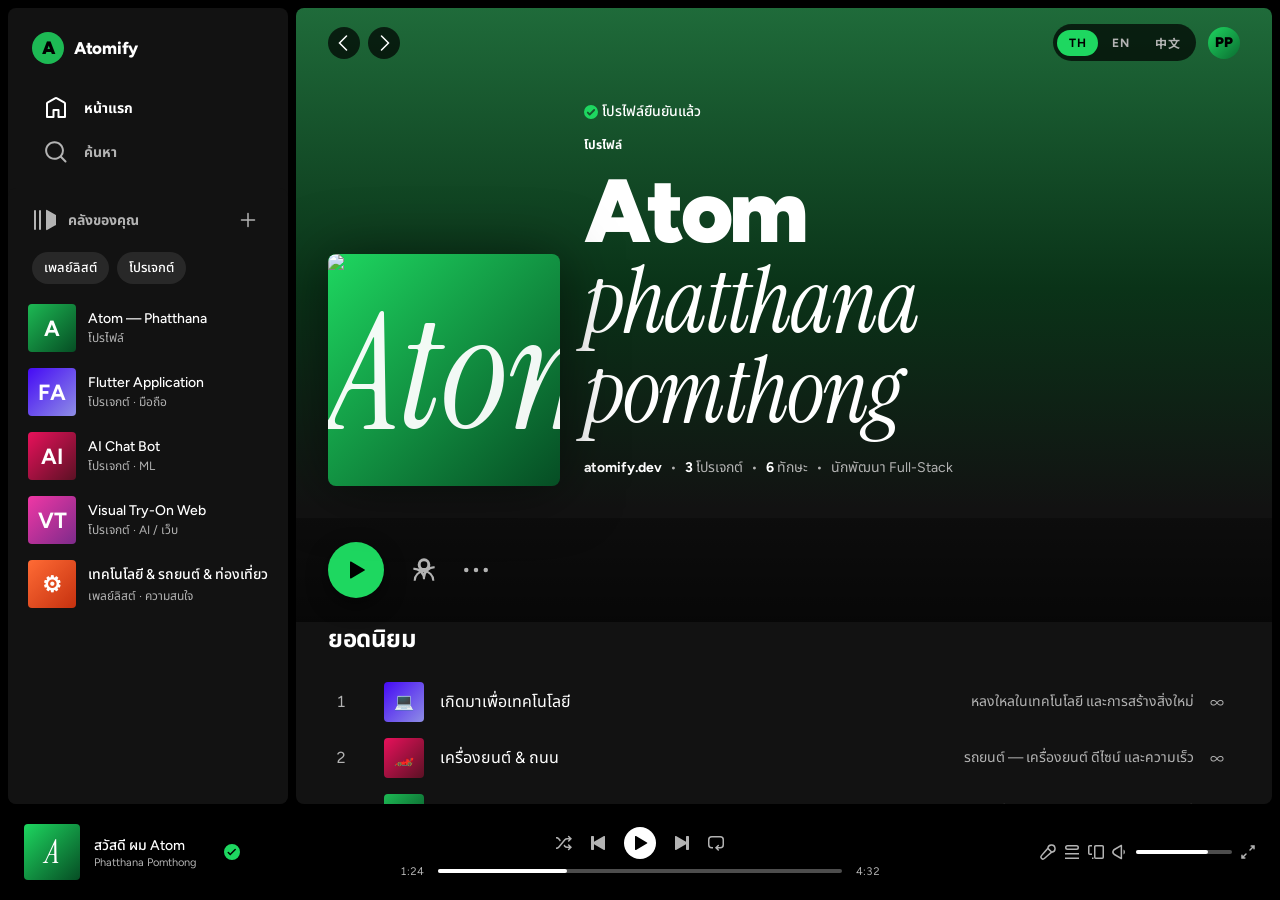
==== _spotify-v1/index.html @ 7342825c "Rebuild Atomify in the OATOH! style with liquid glass controls Hero words around a photo capsule, wo" ====
<!DOCTYPE html>
<html lang="th">
<head>
<meta charset="UTF-8" />
<meta name="viewport" content="width=device-width, initial-scale=1.0" />
<title>Atom — Phatthana Pomthong</title>
<link rel="preconnect" href="https://fonts.googleapis.com">
<link rel="preconnect" href="https://fonts.gstatic.com" crossorigin>
<link href="https://fonts.googleapis.com/css2?family=Figtree:wght@400;500;600;700;800;900&family=Instrument+Serif:ital@0;1&family=Noto+Sans+SC:wght@400;500;700;900&family=Noto+Sans+Thai:wght@400;500;700;900&display=swap" rel="stylesheet">
<link rel="stylesheet" href="css/style.css">
</head>
<body>

<!-- ============ SIDEBAR ============ -->
<aside class="sidebar">
  <div class="sidebar-top">
    <div class="logo">
      <div class="logo-circle">A</div>
      <div class="logo-text">Atomify</div>
    </div>
    <ul class="nav-list">
      <li class="nav-item active">
        <svg viewBox="0 0 24 24" fill="currentColor"><path d="M12.5 3.247a1 1 0 0 0-1 0L4 7.577V20h4.5v-6a1 1 0 0 1 1-1h5a1 1 0 0 1 1 1v6H20V7.577l-7.5-4.33zm-2-1.732a3 3 0 0 1 3 0l7.5 4.33a2 2 0 0 1 1 1.732V21a1 1 0 0 1-1 1h-6.5a1 1 0 0 1-1-1v-6h-3v6a1 1 0 0 1-1 1H3a1 1 0 0 1-1-1V7.577a2 2 0 0 1 1-1.732l7.5-4.33z"/></svg>
        <span data-i18n="nav_home">Home</span>
      </li>
      <li class="nav-item">
        <svg viewBox="0 0 24 24" fill="currentColor"><path d="M10.533 1.279c-5.18 0-9.407 4.14-9.407 9.279s4.226 9.279 9.407 9.279c2.234 0 4.29-.77 5.907-2.058l4.353 4.353a1 1 0 1 0 1.414-1.414l-4.344-4.344a9.157 9.157 0 0 0 2.077-5.816c0-5.14-4.226-9.28-9.407-9.28zm-7.407 9.279c0-4.006 3.302-7.28 7.407-7.28s7.407 3.274 7.407 7.28-3.302 7.279-7.407 7.279-7.407-3.273-7.407-7.28z"/></svg>
        <span data-i18n="nav_search">Search</span>
      </li>
    </ul>
  </div>

  <div class="sidebar-library">
    <div class="library-header">
      <div class="library-title">
        <svg width="24" height="24" viewBox="0 0 24 24" fill="currentColor"><path d="M3 22a1 1 0 0 1-1-1V3a1 1 0 0 1 2 0v18a1 1 0 0 1-1 1zM15.5 2.134A1 1 0 0 0 14 3v18a1 1 0 0 0 1.5.866l7-4.04 1-.535A2 2 0 0 0 24.5 15.5v-7a2 2 0 0 0-1-1.79l-8-4.576zM8 2a1 1 0 0 0-1 1v18a1 1 0 1 0 2 0V3a1 1 0 0 0-1-1z"/></svg>
        <span data-i18n="your_library">Your Library</span>
      </div>
      <div class="library-plus" title="Create">
        <svg width="16" height="16" viewBox="0 0 16 16" fill="currentColor"><path d="M15.25 8a.75.75 0 0 1-.75.75H8.75v5.75a.75.75 0 0 1-1.5 0V8.75H1.5a.75.75 0 0 1 0-1.5h5.75V1.5a.75.75 0 0 1 1.5 0v5.75h5.75a.75.75 0 0 1 .75.75z"/></svg>
      </div>
    </div>
    <div class="library-chips">
      <button class="chip" data-i18n="chip_playlists">Playlists</button>
      <button class="chip" data-i18n="chip_projects">Projects</button>
    </div>
    <div class="library-items">
      <div class="lib-item">
        <div class="lib-cover cover-2">A</div>
        <div class="lib-info">
          <span class="lib-name">Atom — Phatthana</span>
          <span class="lib-sub" data-i18n="lib_profile">Profile</span>
        </div>
      </div>
      <div class="lib-item">
        <div class="lib-cover cover-1">FA</div>
        <div class="lib-info">
          <span class="lib-name">Flutter Application</span>
          <span class="lib-sub" data-i18n="lib_mobile">Project · Mobile</span>
        </div>
      </div>
      <div class="lib-item">
        <div class="lib-cover cover-3">AI</div>
        <div class="lib-info">
          <span class="lib-name">AI Chat Bot</span>
          <span class="lib-sub" data-i18n="lib_ml">Project · ML</span>
        </div>
      </div>
      <div class="lib-item">
        <div class="lib-cover cover-4">VT</div>
        <div class="lib-info">
          <span class="lib-name">Visual Try-On Web</span>
          <span class="lib-sub" data-i18n="lib_aiweb">Project · AI / Web</span>
        </div>
      </div>
      <div class="lib-item">
        <div class="lib-cover cover-5">⚙</div>
        <div class="lib-info">
          <span class="lib-name" data-i18n="lib_interests_name">Tech & Cars & Travel</span>
          <span class="lib-sub" data-i18n="lib_interests_sub">Playlist · Interests</span>
        </div>
      </div>
    </div>
  </div>
</aside>

<!-- ============ MAIN ============ -->
<main class="main" id="main">
  <div class="topbar" id="topbar">
    <div class="nav-arrows">
      <button class="arrow" aria-label="back">
        <svg width="16" height="16" viewBox="0 0 16 16" fill="currentColor"><path d="M11.03.47a.75.75 0 0 1 0 1.06L4.56 8l6.47 6.47a.75.75 0 1 1-1.06 1.06L2.44 8 9.97.47a.75.75 0 0 1 1.06 0z"/></svg>
      </button>
      <button class="arrow" aria-label="forward">
        <svg width="16" height="16" viewBox="0 0 16 16" fill="currentColor"><path d="M4.97.47a.75.75 0 0 0 0 1.06L11.44 8l-6.47 6.47a.75.75 0 0 0 1.06 1.06L13.56 8 6.03.47a.75.75 0 0 0-1.06 0z"/></svg>
      </button>
    </div>
    <div class="topbar-right">
      <div class="lang-switcher" role="group" aria-label="Language switcher">
        <button class="lang-btn active" data-lang="th" type="button">TH</button>
        <button class="lang-btn" data-lang="en" type="button">EN</button>
        <button class="lang-btn" data-lang="zh" type="button">中文</button>
      </div>
      <div class="profile-circle">PP</div>
    </div>
  </div>

  <!-- HERO -->
  <section class="hero fade-in d1">
    <div class="hero-cover"><img src="../images/profile.jpg" alt="Atom"></div>
    <div class="hero-info">
      <div class="hero-meta" style="margin-bottom: 6px;">
        <svg width="14" height="14" viewBox="0 0 14 14" fill="#1ed760"><path d="M7 0a7 7 0 1 1 0 14A7 7 0 0 1 7 0zm3.847 4.282a.95.95 0 0 0-1.34 0L5.66 8.128 4.493 6.962a.95.95 0 1 0-1.343 1.343L4.99 10.14a.95.95 0 0 0 1.342 0l4.515-4.515a.95.95 0 0 0 0-1.343z"/></svg>
        <span style="color: white; font-weight: 500;" data-i18n="verified">Verified Profile</span>
      </div>
      <span class="hero-type" data-i18n="profile">Profile</span>
      <h1 class="hero-name">Atom<br/><span class="accent">phatthana pomthong</span></h1>
      <div class="hero-meta">
        <strong>atomify.dev</strong>
        <span class="dot">•</span>
        <span><strong>3</strong> <span data-i18n="projects_count">projects</span></span>
        <span class="dot">•</span>
        <span><strong>6</strong> <span data-i18n="skills_count">skills</span></span>
        <span class="dot">•</span>
        <span data-i18n="role">Full-Stack Developer</span>
      </div>
    </div>
  </section>

  <!-- CONTROLS -->
  <div class="controls fade-in d2">
    <button class="play-btn" title="Play">
      <svg width="24" height="24" viewBox="0 0 24 24" fill="currentColor"><path d="M7.05 3.606l13.49 7.788a.7.7 0 0 1 0 1.212L7.05 20.394A.7.7 0 0 1 6 19.788V4.212a.7.7 0 0 1 1.05-.606z"/></svg>
    </button>
    <button class="icon-btn" title="Follow">
      <svg width="32" height="32" viewBox="0 0 24 24" fill="currentColor"><path d="M12 4a4 4 0 014 4 4 4 0 11-8 0 4 4 0 014-4zm0 14a8 8 0 018-8h-1a7 7 0 00-7 7v1a7 7 0 00-7-7H4a8 8 0 018 8z" fill="none" stroke="currentColor" stroke-width="1.5"/><circle cx="12" cy="8" r="3.25" fill="none" stroke="currentColor" stroke-width="1.5"/><path d="M5 20c0-3.866 3.134-7 7-7s7 3.134 7 7" fill="none" stroke="currentColor" stroke-width="1.5"/></svg>
    </button>
    <button class="icon-btn" title="More">
      <svg width="24" height="24" viewBox="0 0 16 16" fill="currentColor"><path d="M3 8a1.5 1.5 0 1 1-3 0 1.5 1.5 0 0 1 3 0zm6.5 0a1.5 1.5 0 1 1-3 0 1.5 1.5 0 0 1 3 0zM14.5 9.5a1.5 1.5 0 1 0 0-3 1.5 1.5 0 0 0 0 3z"/></svg>
    </button>
  </div>

  <!-- ABOUT (popular tracks) -->
  <section class="section fade-in d3">
    <div class="section-head">
      <h2 class="section-title" data-i18n="popular_title">Popular</h2>
    </div>
    <div class="tracks">
      <div class="track">
        <div>
          <span class="track-num">1</span>
          <span class="track-play">
            <svg width="14" height="14" viewBox="0 0 24 24" fill="currentColor"><path d="M7.05 3.606l13.49 7.788a.7.7 0 010 1.212L7.05 20.394A.7.7 0 016 19.788V4.212a.7.7 0 011.05-.606z"/></svg>
          </span>
        </div>
        <div class="track-main">
          <div class="track-cover cover-1">💻</div>
          <span class="track-title" data-i18n="track1_title">Built for Technology</span>
        </div>
        <span class="track-plays" data-i18n="track1_desc">หลงใหลในเทคโนโลยี และการสร้างสิ่งใหม่</span>
        <span class="track-time">∞</span>
      </div>
      <div class="track">
        <div>
          <span class="track-num">2</span>
          <span class="track-play">
            <svg width="14" height="14" viewBox="0 0 24 24" fill="currentColor"><path d="M7.05 3.606l13.49 7.788a.7.7 0 010 1.212L7.05 20.394A.7.7 0 016 19.788V4.212a.7.7 0 011.05-.606z"/></svg>
          </span>
        </div>
        <div class="track-main">
          <div class="track-cover cover-3">🏎️</div>
          <span class="track-title" data-i18n="track2_title">Engine & Asphalt</span>
        </div>
        <span class="track-plays" data-i18n="track2_desc">รถยนต์ — เครื่องยนต์ ดีไซน์ และความเร็ว</span>
        <span class="track-time">∞</span>
      </div>
      <div class="track">
        <div>
          <span class="track-num">3</span>
          <span class="track-play">
            <svg width="14" height="14" viewBox="0 0 24 24" fill="currentColor"><path d="M7.05 3.606l13.49 7.788a.7.7 0 010 1.212L7.05 20.394A.7.7 0 016 19.788V4.212a.7.7 0 011.05-.606z"/></svg>
          </span>
        </div>
        <div class="track-main">
          <div class="track-cover cover-2">🌏</div>
          <span class="track-title" data-i18n="track3_title">Wanderlust</span>
        </div>
        <span class="track-plays" data-i18n="track3_desc">ท่องเที่ยว เก็บประสบการณ์ใหม่ๆ จากทุกที่</span>
        <span class="track-time">∞</span>
      </div>
      <div class="track">
        <div>
          <span class="track-num">4</span>
          <span class="track-play">
            <svg width="14" height="14" viewBox="0 0 24 24" fill="currentColor"><path d="M7.05 3.606l13.49 7.788a.7.7 0 010 1.212L7.05 20.394A.7.7 0 016 19.788V4.212a.7.7 0 011.05-.606z"/></svg>
          </span>
        </div>
        <div class="track-main">
          <div class="track-cover cover-4">⚡</div>
          <span class="track-title" data-i18n="track4_title">Full-Stack Mindset</span>
        </div>
        <span class="track-plays" data-i18n="track4_desc">ออกแบบและสร้างได้ตั้งแต่ frontend จนถึง backend</span>
        <span class="track-time">∞</span>
      </div>
    </div>
  </section>

  <!-- PROJECTS -->
  <section class="section fade-in d4">
    <div class="section-head">
      <h2 class="section-title" data-i18n="projects_title">Projects</h2>
      <a class="show-all" data-i18n="show_all">Show all</a>
    </div>
    <div class="card-grid">
      <div class="card">
        <div class="card-cover" style="background: linear-gradient(135deg, #02569B 0%, #54C5F8 100%);">
          Flutter App
        </div>
        <button class="card-play">
          <svg width="22" height="22" viewBox="0 0 24 24" fill="currentColor"><path d="M7.05 3.606l13.49 7.788a.7.7 0 010 1.212L7.05 20.394A.7.7 0 016 19.788V4.212a.7.7 0 011.05-.606z"/></svg>
        </button>
        <div class="card-title">Flutter Application</div>
        <div class="card-sub" data-i18n="project1_desc">Cross-platform mobile app built with Flutter & Dart</div>
      </div>
      <div class="card">
        <div class="card-cover" style="background: linear-gradient(135deg, #10A37F 0%, #1a1a2e 100%);">
          AI Chat
        </div>
        <button class="card-play">
          <svg width="22" height="22" viewBox="0 0 24 24" fill="currentColor"><path d="M7.05 3.606l13.49 7.788a.7.7 0 010 1.212L7.05 20.394A.7.7 0 016 19.788V4.212a.7.7 0 011.05-.606z"/></svg>
        </button>
        <div class="card-title">AI Chat Bot</div>
        <div class="card-sub" data-i18n="project2_desc">Intelligent conversation bot powered by ML & NLP</div>
      </div>
      <div class="card">
        <div class="card-cover" style="background: linear-gradient(135deg, #f037a5 0%, #7d2b8b 100%);">
          Visual Try-On
        </div>
        <button class="card-play">
          <svg width="22" height="22" viewBox="0 0 24 24" fill="currentColor"><path d="M7.05 3.606l13.49 7.788a.7.7 0 010 1.212L7.05 20.394A.7.7 0 016 19.788V4.212a.7.7 0 011.05-.606z"/></svg>
        </button>
        <div class="card-title">Visual Try-On Web</div>
        <div class="card-sub" data-i18n="project3_desc">Web app for trying on items virtually using computer vision</div>
      </div>
    </div>
  </section>

  <!-- SKILLS -->
  <section class="section fade-in d5">
    <div class="section-head">
      <h2 class="section-title" data-i18n="skills_title">Skills & Tech Stack</h2>
    </div>
    <div class="skill-grid">
      <div class="skill-card" style="--skill-gradient: linear-gradient(135deg, #61DAFB 0%, #1e3a5f 100%);">
        <span class="skill-name">React</span>
        <div class="skill-mini-cover">R</div>
      </div>
      <div class="skill-card" style="--skill-gradient: linear-gradient(135deg, #000000 0%, #434343 100%);">
        <span class="skill-name">Next.js</span>
        <div class="skill-mini-cover">N</div>
      </div>
      <div class="skill-card" style="--skill-gradient: linear-gradient(135deg, #02569B 0%, #54C5F8 100%);">
        <span class="skill-name">Flutter</span>
        <div class="skill-mini-cover">F</div>
      </div>
      <div class="skill-card" style="--skill-gradient: linear-gradient(135deg, #339933 0%, #1a3a1a 100%);">
        <span class="skill-name">Node.js</span>
        <div class="skill-mini-cover">N</div>
      </div>
      <div class="skill-card" style="--skill-gradient: linear-gradient(135deg, #3776AB 0%, #FFD43B 100%);">
        <span class="skill-name">Python</span>
        <div class="skill-mini-cover">P</div>
      </div>
      <div class="skill-card" style="--skill-gradient: linear-gradient(135deg, #E34F26 0%, #264de4 100%);">
        <span class="skill-name">HTML / CSS</span>
        <div class="skill-mini-cover">H</div>
      </div>
    </div>
  </section>

  <!-- CONTACT -->
  <section class="section fade-in d5">
    <div class="section-head">
      <h2 class="section-title" data-i18n="connect_title">Let's Connect</h2>
    </div>
    <div class="contact-card">
      <div style="position: relative; z-index: 1;">
        <div class="contact-label" data-i18n="get_in_touch">Get in touch</div>
        <h3 class="contact-title"><span data-i18n="build_together_1">Build something</span> <span class="accent" data-i18n="build_together_2">together</span></h3>
        <a class="contact-email" href="mailto:phatthanapomthong@gmail.com">
          <svg width="20" height="20" viewBox="0 0 24 24" fill="currentColor"><path d="M20 4H4c-1.1 0-1.99.9-1.99 2L2 18c0 1.1.9 2 2 2h16c1.1 0 2-.9 2-2V6c0-1.1-.9-2-2-2zm0 4l-8 5-8-5V6l8 5 8-5v2z"/></svg>
          phatthanapomthong@gmail.com
        </a>
      </div>
      <a href="mailto:phatthanapomthong@gmail.com" style="text-decoration: none;">
        <button class="contact-btn" data-i18n="send_message">Send Message</button>
      </a>
    </div>
    <p style="text-align: center; color: var(--text-tertiary); font-size: 13px; margin-top: 32px;">
      © 2026 Phatthana Pomthong (Atom) · <span data-i18n="made_with">Made with</span> <span style="color: var(--green-bright);">♥</span> & code
    </p>
  </section>

  <div style="height: 24px;"></div>
</main>

<!-- ============ PLAYER ============ -->
<footer class="player">
  <div class="now-playing">
    <div class="now-cover">A</div>
    <div class="now-info">
      <div class="now-title" data-i18n="now_title">Hello, I'm Atom</div>
      <div class="now-artist">Phatthana Pomthong</div>
    </div>
    <div class="now-icons">
      <button class="player-btn" title="Save">
        <svg width="16" height="16" viewBox="0 0 16 16" fill="#1ed760"><path d="M0 8a8 8 0 1 1 16 0A8 8 0 0 1 0 8zm11.748-1.97a.75.75 0 0 0-1.06-1.06l-4.47 4.47-1.405-1.406a.75.75 0 1 0-1.061 1.06l2.466 2.467 5.53-5.53z"/></svg>
      </button>
    </div>
  </div>

  <div class="player-center">
    <div class="player-controls">
      <button class="player-btn" title="Shuffle">
        <svg width="16" height="16" viewBox="0 0 16 16" fill="currentColor"><path d="M13.151.922a.75.75 0 1 0-1.06 1.06L13.109 3H11.16a3.75 3.75 0 0 0-2.873 1.34l-6.173 7.356A2.25 2.25 0 0 1 .39 12.5H0V14h.391a3.75 3.75 0 0 0 2.873-1.34l6.173-7.356a2.25 2.25 0 0 1 1.724-.804h1.947l-1.017 1.018a.75.75 0 0 0 1.06 1.06L15.98 3.75 13.15.922zM.391 3.5H0V2h.391c1.109 0 2.16.49 2.873 1.34L4.89 5.277l-.979 1.167-1.796-2.14A2.25 2.25 0 0 0 .39 3.5z"/><path d="M7.5 10.723l.98-1.167.957 1.14a2.25 2.25 0 0 0 1.724.804h1.947l-1.017-1.018a.75.75 0 1 1 1.06-1.06l2.829 2.828-2.829 2.828a.75.75 0 1 1-1.06-1.06L13.109 13H11.16a3.75 3.75 0 0 1-2.873-1.34l-.787-.938z"/></svg>
      </button>
      <button class="player-btn" title="Previous">
        <svg width="16" height="16" viewBox="0 0 16 16" fill="currentColor"><path d="M3.3 1a.7.7 0 0 1 .7.7v5.15l9.95-5.744a.7.7 0 0 1 1.05.606v12.575a.7.7 0 0 1-1.05.607L4 9.149V14.3a.7.7 0 0 1-.7.7H1.7a.7.7 0 0 1-.7-.7V1.7a.7.7 0 0 1 .7-.7h1.6z"/></svg>
      </button>
      <button class="player-play" title="Play">
        <svg width="16" height="16" viewBox="0 0 16 16" fill="currentColor"><path d="M3 1.713a.7.7 0 0 1 1.05-.607l10.89 6.288a.7.7 0 0 1 0 1.212L4.05 14.894A.7.7 0 0 1 3 14.288V1.713z"/></svg>
      </button>
      <button class="player-btn" title="Next">
        <svg width="16" height="16" viewBox="0 0 16 16" fill="currentColor"><path d="M12.7 1a.7.7 0 0 0-.7.7v5.15L2.05 1.107A.7.7 0 0 0 1 1.712v12.575a.7.7 0 0 0 1.05.607L12 9.149V14.3a.7.7 0 0 0 .7.7h1.6a.7.7 0 0 0 .7-.7V1.7a.7.7 0 0 0-.7-.7h-1.6z"/></svg>
      </button>
      <button class="player-btn" title="Repeat">
        <svg width="16" height="16" viewBox="0 0 16 16" fill="currentColor"><path d="M0 4.75A3.75 3.75 0 0 1 3.75 1h8.5A3.75 3.75 0 0 1 16 4.75v5a3.75 3.75 0 0 1-3.75 3.75H9.81l1.018 1.018a.75.75 0 1 1-1.06 1.06L6.939 12.75l2.829-2.828a.75.75 0 1 1 1.06 1.06L9.811 12h2.439a2.25 2.25 0 0 0 2.25-2.25v-5a2.25 2.25 0 0 0-2.25-2.25h-8.5A2.25 2.25 0 0 0 1.5 4.75v5A2.25 2.25 0 0 0 3.75 12H5v1.5H3.75A3.75 3.75 0 0 1 0 9.75v-5z"/></svg>
      </button>
    </div>
    <div class="progress-row">
      <span class="time">1:24</span>
      <div class="progress-bar">
        <div class="progress-fill">
          <div class="progress-thumb"></div>
        </div>
      </div>
      <span class="time">4:32</span>
    </div>
  </div>

  <div class="player-right">
    <button class="player-btn" title="Lyrics">
      <svg width="16" height="16" viewBox="0 0 16 16" fill="currentColor"><path d="M13.426 2.574a2.831 2.831 0 0 0-4.797 1.55l3.247 3.247a2.831 2.831 0 0 0 1.55-4.797zM10.5 8.118l-2.619-2.62A63303.13 63303.13 0 0 0 4.74 9.075L2.065 12.12a1.287 1.287 0 0 0 1.816 1.816l3.06-2.688 3.56-3.129zM7.12 4.094a4.331 4.331 0 1 1 4.786 4.786l-3.974 3.493-3.06 2.689a2.787 2.787 0 0 1-3.933-3.933l2.676-3.045 3.505-3.99z"/></svg>
    </button>
    <button class="player-btn" title="Queue">
      <svg width="16" height="16" viewBox="0 0 16 16" fill="currentColor"><path d="M15 15H1v-1.5h14V15zm0-4.5H1V9h14v1.5zm-14-7A2.5 2.5 0 0 1 3.5 1h9a2.5 2.5 0 0 1 0 5h-9A2.5 2.5 0 0 1 1 3.5zm2.5-1a1 1 0 0 0 0 2h9a1 1 0 1 0 0-2h-9z"/></svg>
    </button>
    <button class="player-btn" title="Devices">
      <svg width="16" height="16" viewBox="0 0 16 16" fill="currentColor"><path d="M6 2.75C6 1.784 6.784 1 7.75 1h6.5c.966 0 1.75.784 1.75 1.75v10.5A1.75 1.75 0 0 1 14.25 15h-6.5A1.75 1.75 0 0 1 6 13.25V2.75zm1.75-.25a.25.25 0 0 0-.25.25v10.5c0 .138.112.25.25.25h6.5a.25.25 0 0 0 .25-.25V2.75a.25.25 0 0 0-.25-.25h-6.5zm-6 0a.25.25 0 0 0-.25.25v6.5c0 .138.112.25.25.25H4V11H1.75A1.75 1.75 0 0 1 0 9.25v-6.5C0 1.784.784 1 1.75 1H4v1.5H1.75zM4 15v-1.5h1.5V15H4z"/></svg>
    </button>
    <button class="player-btn" title="Volume">
      <svg width="16" height="16" viewBox="0 0 16 16" fill="currentColor"><path d="M9.741.85a.75.75 0 0 1 .375.65v13a.75.75 0 0 1-1.125.65l-6.925-4a3.642 3.642 0 0 1-1.33-4.973A3.639 3.639 0 0 1 2.066 4.85l6.925-4a.75.75 0 0 1 .75 0zm-6.924 5.3a2.139 2.139 0 0 0 0 3.7l5.8 3.35V2.8l-5.8 3.35zm8.683 4.29V5.56a2.75 2.75 0 0 1 0 4.88z"/></svg>
    </button>
    <div class="volume-bar"><div class="volume-fill"></div></div>
    <button class="player-btn" title="Expand">
      <svg width="16" height="16" viewBox="0 0 16 16" fill="currentColor"><path d="M6.53 9.47a.75.75 0 0 1 0 1.06l-2.72 2.72h1.018a.75.75 0 0 1 0 1.5H1.25v-3.578a.75.75 0 0 1 1.5 0v1.018l2.72-2.72a.75.75 0 0 1 1.06 0zm2.94-2.94a.75.75 0 0 1 0-1.06l2.72-2.72h-1.018a.75.75 0 1 1 0-1.5h3.578V4.83a.75.75 0 0 1-1.5 0V3.81l-2.72 2.72a.75.75 0 0 1-1.06 0z"/></svg>
    </button>
  </div>
</footer>

<script src="js/translations.js"></script>
<script src="js/main.js"></script>
</body>
</html>
---- _spotify-v1/css/style.css ----
:root {
  --bg-black: #000000;
  --bg-dark: #121212;
  --bg-card: #181818;
  --bg-card-hover: #282828;
  --bg-elevated: #1f1f1f;
  --green: #1db954;
  --green-bright: #1ed760;
  --green-dim: #169c46;
  --text-primary: #ffffff;
  --text-secondary: #b3b3b3;
  --text-tertiary: #6a6a6a;
  --gradient-1: linear-gradient(135deg, #450af5 0%, #8e8ee5 100%);
  --gradient-2: linear-gradient(135deg, #1db954 0%, #064d24 100%);
  --gradient-3: linear-gradient(135deg, #e8115b 0%, #5b1124 100%);
  --gradient-4: linear-gradient(135deg, #f037a5 0%, #7d2b8b 100%);
  --gradient-hero: linear-gradient(180deg, #1ed760 0%, #0d6b30 50%, transparent 100%);
}

* { margin: 0; padding: 0; box-sizing: border-box; }

html, body {
  background: var(--bg-black);
  color: var(--text-primary);
  font-family: 'Figtree', 'Noto Sans Thai', 'Noto Sans SC', -apple-system, BlinkMacSystemFont, sans-serif;
  overflow-x: hidden;
  -webkit-font-smoothing: antialiased;
}

body {
  display: grid;
  grid-template-columns: 280px 1fr;
  grid-template-rows: 1fr auto;
  height: 100vh;
  padding: 8px;
  gap: 8px;
}

/* ============ SIDEBAR ============ */
.sidebar {
  background: var(--bg-dark);
  border-radius: 8px;
  display: flex;
  flex-direction: column;
  overflow: hidden;
}

.sidebar-top {
  padding: 24px 24px 8px;
}

.logo {
  display: flex;
  align-items: center;
  gap: 10px;
  margin-bottom: 24px;
}

.logo-circle {
  width: 32px;
  height: 32px;
  background: var(--green);
  border-radius: 50%;
  display: flex;
  align-items: center;
  justify-content: center;
  font-weight: 900;
  color: black;
  font-size: 18px;
}

.logo-text {
  font-weight: 800;
  font-size: 17px;
  letter-spacing: -0.3px;
}

.nav-list {
  list-style: none;
  display: flex;
  flex-direction: column;
  gap: 4px;
}

.nav-item {
  display: flex;
  align-items: center;
  gap: 16px;
  padding: 8px 12px;
  color: var(--text-secondary);
  text-decoration: none;
  font-weight: 700;
  font-size: 14px;
  border-radius: 4px;
  cursor: pointer;
  transition: color 0.2s ease;
}

.nav-item:hover, .nav-item.active {
  color: var(--text-primary);
}

.nav-item svg {
  width: 24px;
  height: 24px;
  flex-shrink: 0;
}

.sidebar-library {
  background: var(--bg-dark);
  border-radius: 8px;
  margin-top: 8px;
  padding: 16px 8px 8px;
  flex: 1;
  display: flex;
  flex-direction: column;
  min-height: 0;
}

.library-header {
  display: flex;
  justify-content: space-between;
  align-items: center;
  padding: 0 16px 16px;
}

.library-title {
  display: flex;
  align-items: center;
  gap: 12px;
  color: var(--text-secondary);
  font-weight: 700;
  font-size: 14px;
  cursor: pointer;
  transition: color 0.2s;
}

.library-title:hover { color: var(--text-primary); }

.library-plus {
  width: 32px;
  height: 32px;
  border-radius: 50%;
  display: flex;
  align-items: center;
  justify-content: center;
  color: var(--text-secondary);
  cursor: pointer;
  transition: background 0.2s, color 0.2s;
}

.library-plus:hover { background: var(--bg-card-hover); color: white; }

.library-chips {
  display: flex;
  gap: 8px;
  padding: 0 16px 8px;
  flex-wrap: wrap;
}

.chip {
  background: var(--bg-card-hover);
  color: var(--text-primary);
  border: none;
  padding: 6px 12px;
  border-radius: 16px;
  font-size: 13px;
  font-weight: 500;
  cursor: pointer;
  font-family: inherit;
  transition: background 0.2s;
}

.chip:hover { background: #3a3a3a; }

.library-items {
  overflow-y: auto;
  padding: 4px 4px 8px;
  flex: 1;
}

.lib-item {
  display: flex;
  align-items: center;
  gap: 12px;
  padding: 8px;
  border-radius: 4px;
  cursor: pointer;
  transition: background 0.2s;
}

.lib-item:hover { background: var(--bg-card-hover); }

.lib-cover {
  width: 48px;
  height: 48px;
  border-radius: 4px;
  flex-shrink: 0;
  display: flex;
  align-items: center;
  justify-content: center;
  font-weight: 700;
  font-size: 22px;
  color: white;
}

.cover-1 { background: var(--gradient-1); }
.cover-2 { background: var(--gradient-2); }
.cover-3 { background: var(--gradient-3); }
.cover-4 { background: var(--gradient-4); }
.cover-5 { background: linear-gradient(135deg, #ff6b35 0%, #c5310f 100%); }

.lib-info {
  display: flex;
  flex-direction: column;
  gap: 2px;
  min-width: 0;
}

.lib-name {
  color: var(--text-primary);
  font-size: 14px;
  font-weight: 500;
  white-space: nowrap;
  overflow: hidden;
  text-overflow: ellipsis;
}

.lib-sub {
  color: var(--text-secondary);
  font-size: 12px;
}

/* ============ MAIN CONTENT ============ */
.main {
  background: linear-gradient(180deg, #1f6b3a 0%, #0a3318 280px, var(--bg-dark) 500px);
  border-radius: 8px;
  overflow-y: auto;
  position: relative;
}

.topbar {
  position: sticky;
  top: 0;
  z-index: 10;
  padding: 16px 32px;
  display: flex;
  justify-content: space-between;
  align-items: center;
  background: transparent;
  backdrop-filter: blur(0px);
  transition: background 0.3s;
}

.topbar.scrolled {
  background: rgba(15, 75, 40, 0.85);
  backdrop-filter: blur(12px);
}

.nav-arrows {
  display: flex;
  gap: 8px;
}

.arrow {
  width: 32px;
  height: 32px;
  border-radius: 50%;
  background: rgba(0,0,0,0.7);
  border: none;
  color: white;
  cursor: pointer;
  display: flex;
  align-items: center;
  justify-content: center;
  transition: background 0.2s;
}

.arrow:hover { background: rgba(0,0,0,0.9); }

.topbar-right {
  display: flex;
  gap: 12px;
  align-items: center;
}

/* Language switcher */
.lang-switcher {
  display: flex;
  align-items: center;
  background: rgba(0,0,0,0.7);
  border-radius: 999px;
  padding: 4px;
  gap: 2px;
}

.lang-btn {
  background: transparent;
  color: var(--text-secondary);
  border: none;
  padding: 6px 12px;
  border-radius: 999px;
  font-size: 12px;
  font-weight: 700;
  cursor: pointer;
  font-family: inherit;
  transition: background 0.2s, color 0.2s;
  letter-spacing: 0.04em;
}

.lang-btn:hover { color: white; }

.lang-btn.active {
  background: var(--green-bright);
  color: black;
}

.profile-circle {
  width: 32px;
  height: 32px;
  border-radius: 50%;
  background: linear-gradient(135deg, #1ed760, #0a6b30);
  color: black;
  font-weight: 900;
  display: flex;
  align-items: center;
  justify-content: center;
  cursor: pointer;
  font-size: 14px;
}

/* ============ HERO ============ */
.hero {
  padding: 24px 32px 32px;
  display: flex;
  gap: 24px;
  align-items: flex-end;
}

.hero-cover {
  width: 232px;
  height: 232px;
  background: linear-gradient(135deg, #1ed760 0%, #064d24 100%);
  border-radius: 8px;
  box-shadow: 0 4px 60px rgba(0,0,0,0.5);
  display: flex;
  align-items: center;
  justify-content: center;
  font-family: 'Instrument Serif', serif;
  font-size: 160px;
  font-style: italic;
  color: rgba(255,255,255,0.95);
  flex-shrink: 0;
  position: relative;
  overflow: hidden;
}

.hero-cover::before {
  content: '';
  position: absolute;
  top: -50%;
  left: -50%;
  width: 200%;
  height: 200%;
  background: radial-gradient(circle, rgba(255,255,255,0.1) 0%, transparent 60%);
  animation: spin 20s linear infinite;
}

@keyframes spin {
  to { transform: rotate(360deg); }
}

.hero-info {
  display: flex;
  flex-direction: column;
  gap: 8px;
  padding-bottom: 8px;
  flex: 1;
}

.hero-type {
  font-size: 12px;
  font-weight: 700;
  color: white;
}

.hero-name {
  font-size: clamp(48px, 7vw, 96px);
  font-weight: 900;
  letter-spacing: -0.04em;
  line-height: 1;
  color: white;
  margin: 4px 0 12px;
}

.hero-name .accent {
  font-family: 'Instrument Serif', serif;
  font-style: italic;
  font-weight: 400;
  letter-spacing: -0.02em;
}

.hero-meta {
  display: flex;
  align-items: center;
  gap: 4px;
  color: var(--text-secondary);
  font-size: 14px;
}

.hero-meta strong {
  color: white;
  font-weight: 700;
}

/* รูป Hero ให้เต็มกรอบและไม่ยืด */
.hero-cover img {
  width: 100%;
  height: 100%;
  object-fit: cover;
  border-radius: 8px;
}

/* ซ่อน animation แสงหมุนเมื่อใส่รูปจริง */
.hero-cover::before {
  display: none;
}

/* โลโก้เล็กให้กลม */
.logo-circle img {
  width: 100%;
  height: 100%;
  object-fit: cover;
  border-radius: 50%;
}

.dot { color: var(--text-secondary); padding: 0 4px; }

/* ============ CONTROLS ============ */
.controls {
  padding: 24px 32px;
  display: flex;
  align-items: center;
  gap: 24px;
  background: linear-gradient(180deg, rgba(0,0,0,0.3) 0%, rgba(0,0,0,0.6) 100%);
}

.play-btn {
  width: 56px;
  height: 56px;
  border-radius: 50%;
  background: var(--green-bright);
  border: none;
  color: black;
  cursor: pointer;
  display: flex;
  align-items: center;
  justify-content: center;
  box-shadow: 0 8px 20px rgba(0,0,0,0.5);
  transition: transform 0.15s, background 0.15s;
}

.play-btn:hover {
  transform: scale(1.06);
  background: #1fdf64;
}

.icon-btn {
  background: none;
  border: none;
  color: var(--text-secondary);
  cursor: pointer;
  display: flex;
  align-items: center;
  transition: color 0.2s, transform 0.15s;
}

.icon-btn:hover { color: white; transform: scale(1.05); }

.icon-btn.active { color: var(--green-bright); }

/* ============ SECTIONS ============ */
.section {
  padding: 0 32px 32px;
}

.section-head {
  display: flex;
  justify-content: space-between;
  align-items: center;
  margin-bottom: 16px;
}

.section-title {
  font-size: 24px;
  font-weight: 700;
  color: white;
  letter-spacing: -0.02em;
  cursor: pointer;
}

.section-title:hover { text-decoration: underline; }

.show-all {
  color: var(--text-secondary);
  font-size: 14px;
  font-weight: 700;
  text-decoration: none;
  letter-spacing: 0.06em;
  text-transform: uppercase;
  cursor: pointer;
}

.show-all:hover { text-decoration: underline; color: white; }

/* ============ ABOUT (Popular tracks) ============ */
.tracks {
  display: flex;
  flex-direction: column;
}

.track {
  display: grid;
  grid-template-columns: 32px 1fr auto auto;
  align-items: center;
  gap: 16px;
  padding: 8px;
  border-radius: 4px;
  cursor: pointer;
  transition: background 0.2s;
}

.track:hover { background: rgba(255,255,255,0.08); }

.track:hover .track-num { display: none; }
.track:hover .track-play { display: flex; }

.track-num {
  color: var(--text-secondary);
  font-size: 16px;
  text-align: center;
  font-variant-numeric: tabular-nums;
}

.track-play {
  display: none;
  color: white;
  align-items: center;
  justify-content: center;
}

.track-main {
  display: flex;
  align-items: center;
  gap: 16px;
  min-width: 0;
}

.track-cover {
  width: 40px;
  height: 40px;
  border-radius: 4px;
  flex-shrink: 0;
  display: flex;
  align-items: center;
  justify-content: center;
  font-weight: 700;
  color: white;
}

.track-title {
  color: white;
  font-size: 16px;
  font-weight: 400;
  white-space: nowrap;
  overflow: hidden;
  text-overflow: ellipsis;
}

.track-plays {
  color: var(--text-secondary);
  font-size: 14px;
  font-variant-numeric: tabular-nums;
}

.track-time {
  color: var(--text-secondary);
  font-size: 14px;
  font-variant-numeric: tabular-nums;
  padding-right: 8px;
}

/* ============ CARDS GRID ============ */
.card-grid {
  display: grid;
  grid-template-columns: repeat(auto-fill, minmax(180px, 1fr));
  gap: 20px;
}

.card {
  background: var(--bg-card);
  border-radius: 8px;
  padding: 16px;
  cursor: pointer;
  transition: background 0.3s;
  position: relative;
}

.card:hover { background: var(--bg-card-hover); }

.card:hover .card-play { opacity: 1; transform: translateY(0); }

.card-cover {
  width: 100%;
  aspect-ratio: 1;
  border-radius: 6px;
  margin-bottom: 16px;
  display: flex;
  align-items: center;
  justify-content: center;
  color: white;
  font-weight: 700;
  font-size: 28px;
  box-shadow: 0 8px 24px rgba(0,0,0,0.5);
  position: relative;
  overflow: hidden;
  text-align: center;
  padding: 16px;
}

.card-play {
  position: absolute;
  bottom: 90px;
  right: 28px;
  width: 48px;
  height: 48px;
  border-radius: 50%;
  background: var(--green-bright);
  border: none;
  color: black;
  cursor: pointer;
  display: flex;
  align-items: center;
  justify-content: center;
  opacity: 0;
  transform: translateY(8px);
  transition: opacity 0.2s, transform 0.2s, background 0.15s;
  box-shadow: 0 8px 16px rgba(0,0,0,0.4);
}

.card-play:hover { background: #1fdf64; transform: scale(1.06) translateY(0); }

.card-title {
  color: white;
  font-size: 16px;
  font-weight: 700;
  margin-bottom: 4px;
  overflow: hidden;
  text-overflow: ellipsis;
  white-space: nowrap;
}

.card-sub {
  color: var(--text-secondary);
  font-size: 14px;
  font-weight: 400;
  line-height: 1.4;
  display: -webkit-box;
  -webkit-line-clamp: 2;
  -webkit-box-orient: vertical;
  overflow: hidden;
}

/* skill cards */
.skill-grid {
  display: grid;
  grid-template-columns: repeat(auto-fill, minmax(180px, 1fr));
  gap: 16px;
}

.skill-card {
  background: linear-gradient(135deg, var(--bg-card) 0%, var(--bg-elevated) 100%);
  border-radius: 8px;
  padding: 16px;
  cursor: pointer;
  transition: background 0.3s, transform 0.2s;
  position: relative;
  overflow: hidden;
  height: 100px;
  display: flex;
  align-items: flex-start;
}

.skill-card::before {
  content: '';
  position: absolute;
  inset: 0;
  background: var(--skill-gradient);
  opacity: 0.7;
  z-index: 0;
}

.skill-card:hover { transform: translateY(-2px); }

.skill-name {
  position: relative;
  z-index: 1;
  color: white;
  font-size: 20px;
  font-weight: 800;
  letter-spacing: -0.02em;
}

.skill-mini-cover {
  position: absolute;
  bottom: -8px;
  right: -8px;
  width: 70px;
  height: 70px;
  transform: rotate(25deg);
  background: rgba(0,0,0,0.3);
  border-radius: 6px;
  z-index: 1;
  display: flex;
  align-items: center;
  justify-content: center;
  font-family: 'Instrument Serif', serif;
  font-style: italic;
  font-size: 36px;
  color: rgba(255,255,255,0.9);
  box-shadow: 0 4px 12px rgba(0,0,0,0.4);
}

/* ============ CONTACT ============ */
.contact-card {
  background: linear-gradient(135deg, #1db954 0%, #064d24 100%);
  border-radius: 12px;
  padding: 32px;
  display: grid;
  grid-template-columns: 1fr auto;
  align-items: center;
  gap: 24px;
  position: relative;
  overflow: hidden;
}

.contact-card::after {
  content: '';
  position: absolute;
  top: -30%;
  right: -10%;
  width: 400px;
  height: 400px;
  background: radial-gradient(circle, rgba(255,255,255,0.2) 0%, transparent 60%);
  pointer-events: none;
}

.contact-label {
  font-size: 12px;
  font-weight: 700;
  text-transform: uppercase;
  letter-spacing: 0.1em;
  color: rgba(255,255,255,0.8);
  margin-bottom: 8px;
}

.contact-title {
  font-size: 36px;
  font-weight: 900;
  letter-spacing: -0.03em;
  color: white;
  margin-bottom: 8px;
  line-height: 1.05;
}

.contact-title .accent {
  font-family: 'Instrument Serif', serif;
  font-style: italic;
  font-weight: 400;
}

.contact-email {
  color: white;
  font-size: 18px;
  font-weight: 500;
  text-decoration: none;
  display: inline-flex;
  align-items: center;
  gap: 8px;
  transition: gap 0.2s;
}

.contact-email:hover { gap: 14px; text-decoration: underline; }

.contact-btn {
  background: white;
  color: black;
  border: none;
  padding: 14px 32px;
  border-radius: 999px;
  font-weight: 700;
  font-size: 15px;
  cursor: pointer;
  font-family: inherit;
  transition: transform 0.15s;
  position: relative;
  z-index: 1;
}

.contact-btn:hover { transform: scale(1.04); }

/* ============ FOOTER PLAYER ============ */
.player {
  grid-column: 1 / -1;
  background: var(--bg-black);
  height: 80px;
  display: grid;
  grid-template-columns: 30% 40% 30%;
  align-items: center;
  padding: 0 16px;
  color: white;
}

.now-playing {
  display: flex;
  align-items: center;
  gap: 14px;
  min-width: 0;
}

.now-cover {
  width: 56px;
  height: 56px;
  border-radius: 4px;
  background: linear-gradient(135deg, #1ed760 0%, #064d24 100%);
  flex-shrink: 0;
  display: flex;
  align-items: center;
  justify-content: center;
  font-family: 'Instrument Serif', serif;
  font-style: italic;
  font-size: 32px;
  color: white;
}

.now-info { min-width: 0; }
.now-title { font-size: 14px; font-weight: 500; white-space: nowrap; overflow: hidden; text-overflow: ellipsis; }
.now-title:hover { text-decoration: underline; cursor: pointer; }
.now-artist { font-size: 11px; color: var(--text-secondary); white-space: nowrap; overflow: hidden; text-overflow: ellipsis; }
.now-artist:hover { text-decoration: underline; cursor: pointer; }

.now-icons {
  display: flex;
  gap: 14px;
  margin-left: 14px;
}

.player-center {
  display: flex;
  flex-direction: column;
  align-items: center;
  gap: 6px;
}

.player-controls {
  display: flex;
  align-items: center;
  gap: 18px;
}

.player-btn {
  background: none;
  border: none;
  color: var(--text-secondary);
  cursor: pointer;
  display: flex;
  align-items: center;
  transition: color 0.2s, transform 0.15s;
}

.player-btn:hover { color: white; }

.player-play {
  width: 32px;
  height: 32px;
  border-radius: 50%;
  background: white;
  color: black;
  display: flex;
  align-items: center;
  justify-content: center;
  border: none;
  cursor: pointer;
  transition: transform 0.15s;
}

.player-play:hover { transform: scale(1.06); }

.progress-row {
  display: flex;
  align-items: center;
  gap: 8px;
  width: 100%;
  max-width: 600px;
}

.time { font-size: 11px; color: var(--text-secondary); font-variant-numeric: tabular-nums; min-width: 36px; text-align: center; }

.progress-bar {
  flex: 1;
  height: 4px;
  background: #4d4d4d;
  border-radius: 2px;
  position: relative;
  cursor: pointer;
}

.progress-fill {
  height: 100%;
  background: white;
  border-radius: 2px;
  width: 32%;
  position: relative;
  transition: background 0.2s;
}

.progress-bar:hover .progress-fill { background: var(--green-bright); }
.progress-bar:hover .progress-thumb { opacity: 1; }

.progress-thumb {
  position: absolute;
  right: -6px;
  top: 50%;
  transform: translateY(-50%);
  width: 12px;
  height: 12px;
  background: white;
  border-radius: 50%;
  opacity: 0;
  transition: opacity 0.2s;
}

.player-right {
  display: flex;
  align-items: center;
  justify-content: flex-end;
  gap: 8px;
}

.volume-bar {
  width: 96px;
  height: 4px;
  background: #4d4d4d;
  border-radius: 2px;
  position: relative;
  cursor: pointer;
}

.volume-fill {
  height: 100%;
  width: 75%;
  background: white;
  border-radius: 2px;
}

.volume-bar:hover .volume-fill { background: var(--green-bright); }

/* ============ RESPONSIVE ============ */
@media (max-width: 900px) {
  body { grid-template-columns: 1fr; padding: 4px; gap: 4px; }
  .sidebar { display: none; }
  .hero { flex-direction: column; align-items: flex-start; padding: 16px; }
  .hero-cover { width: 192px; height: 192px; font-size: 130px; }
  .hero-name { font-size: clamp(40px, 12vw, 64px); }
  .section { padding: 0 16px 24px; }
  .controls { padding: 16px; gap: 16px; }
  .player { grid-template-columns: 1fr auto; padding: 0 12px; gap: 12px; }
  .player-right { display: none; }
  .now-icons { display: none; }
  .player-center { align-items: flex-end; }
  .progress-row { display: none; }
  .contact-card { grid-template-columns: 1fr; padding: 24px; }
  .contact-title { font-size: 28px; }
  .track { grid-template-columns: 32px 1fr auto; gap: 12px; }
  .track-plays { display: none; }
  .topbar { padding: 12px 16px; }
  .lang-btn { padding: 6px 10px; font-size: 11px; }
}

/* Scrollbar */
::-webkit-scrollbar { width: 12px; height: 12px; }
::-webkit-scrollbar-track { background: transparent; }
::-webkit-scrollbar-thumb { background: #4d4d4d; border-radius: 6px; border: 3px solid transparent; background-clip: padding-box; }
::-webkit-scrollbar-thumb:hover { background: #7a7a7a; background-clip: padding-box; border: 3px solid transparent; }

/* Fade-in animation on load */
.fade-in {
  animation: fadeIn 0.6s ease-out backwards;
}
.fade-in.d1 { animation-delay: 0.05s; }
.fade-in.d2 { animation-delay: 0.15s; }
.fade-in.d3 { animation-delay: 0.25s; }
.fade-in.d4 { animation-delay: 0.35s; }
.fade-in.d5 { animation-delay: 0.45s; }

@keyframes fadeIn {
  from { opacity: 0; transform: translateY(10px); }
  to { opacity: 1; transform: translateY(0); }
}
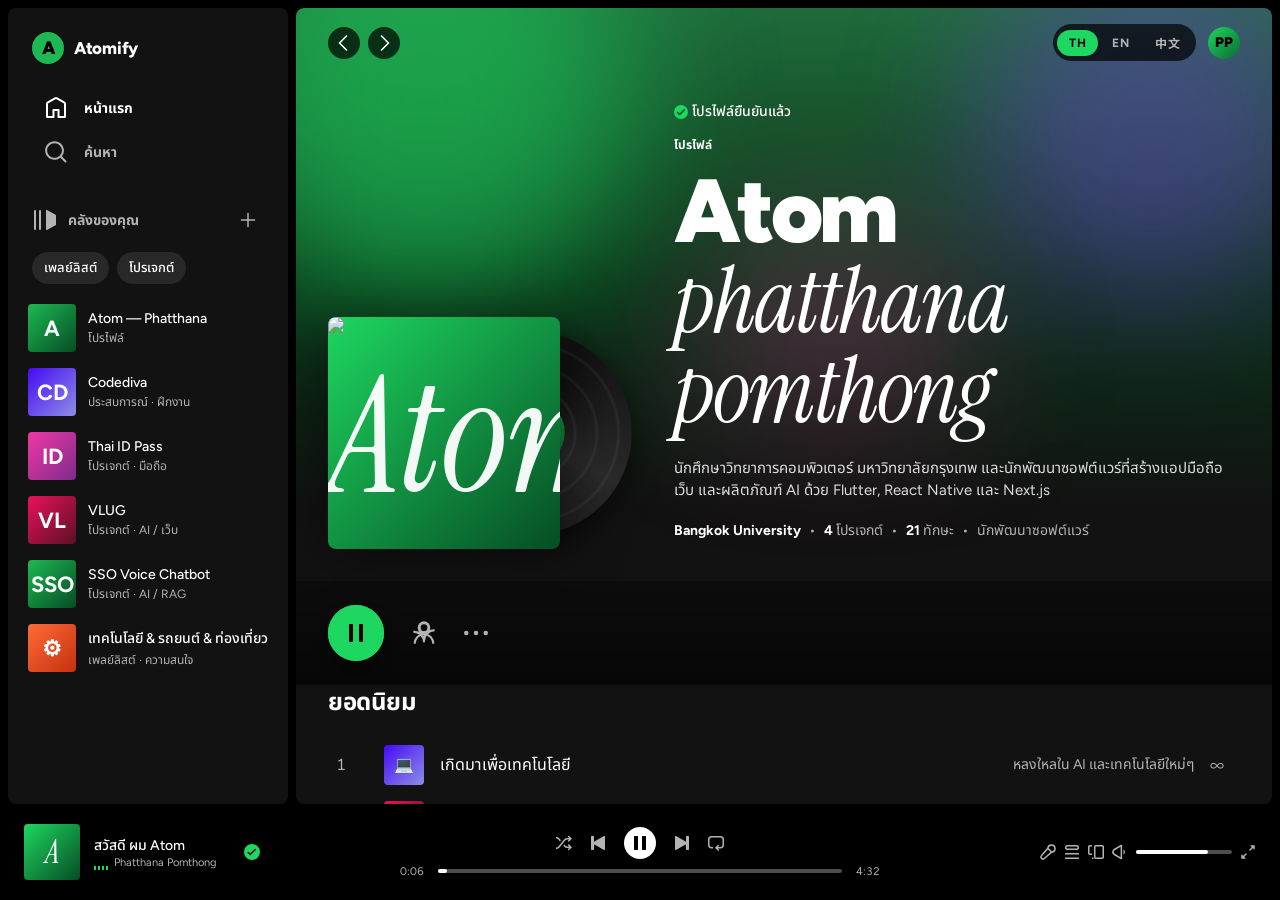
==== commit 9664c362: "Merge remote Spotify-version updates into _spotify-v1 Co-Authored-By: Claude Opus 5.5 <noreply@anthr" ====
--- a/_spotify-v1/index.html
+++ b/_spotify-v1/index.html
@@ -53,24 +53,31 @@
         </div>
       </div>
       <div class="lib-item">
-        <div class="lib-cover cover-1">FA</div>
-        <div class="lib-info">
-          <span class="lib-name">Flutter Application</span>
+        <div class="lib-cover cover-1">CD</div>
+        <div class="lib-info">
+          <span class="lib-name">Codediva</span>
+          <span class="lib-sub" data-i18n="lib_internship">Experience · Internship</span>
+        </div>
+      </div>
+      <div class="lib-item">
+        <div class="lib-cover cover-4">ID</div>
+        <div class="lib-info">
+          <span class="lib-name">Thai ID Pass</span>
           <span class="lib-sub" data-i18n="lib_mobile">Project · Mobile</span>
         </div>
       </div>
       <div class="lib-item">
-        <div class="lib-cover cover-3">AI</div>
-        <div class="lib-info">
-          <span class="lib-name">AI Chat Bot</span>
-          <span class="lib-sub" data-i18n="lib_ml">Project · ML</span>
-        </div>
-      </div>
-      <div class="lib-item">
-        <div class="lib-cover cover-4">VT</div>
-        <div class="lib-info">
-          <span class="lib-name">Visual Try-On Web</span>
+        <div class="lib-cover cover-3">VL</div>
+        <div class="lib-info">
+          <span class="lib-name">VLUG</span>
           <span class="lib-sub" data-i18n="lib_aiweb">Project · AI / Web</span>
+        </div>
+      </div>
+      <div class="lib-item">
+        <div class="lib-cover cover-2">SSO</div>
+        <div class="lib-info">
+          <span class="lib-name">SSO Voice Chatbot</span>
+          <span class="lib-sub" data-i18n="lib_ai">Project · AI / RAG</span>
         </div>
       </div>
       <div class="lib-item">
@@ -105,9 +112,19 @@
     </div>
   </div>
 
+  <!-- ANIMATED BACKGROUND -->
+  <div class="hero-bg" aria-hidden="true">
+    <span class="blob blob-1"></span>
+    <span class="blob blob-2"></span>
+    <span class="blob blob-3"></span>
+  </div>
+
   <!-- HERO -->
   <section class="hero fade-in d1">
-    <div class="hero-cover"><img src="../images/profile.jpg" alt="Atom"></div>
+    <div class="hero-art">
+      <div class="vinyl" aria-hidden="true"><div class="vinyl-label">A</div></div>
+      <div class="hero-cover"><img src="images/profile.jpg" alt="Atom"></div>
+    </div>
     <div class="hero-info">
       <div class="hero-meta" style="margin-bottom: 6px;">
         <svg width="14" height="14" viewBox="0 0 14 14" fill="#1ed760"><path d="M7 0a7 7 0 1 1 0 14A7 7 0 0 1 7 0zm3.847 4.282a.95.95 0 0 0-1.34 0L5.66 8.128 4.493 6.962a.95.95 0 1 0-1.343 1.343L4.99 10.14a.95.95 0 0 0 1.342 0l4.515-4.515a.95.95 0 0 0 0-1.343z"/></svg>
@@ -115,22 +132,24 @@
       </div>
       <span class="hero-type" data-i18n="profile">Profile</span>
       <h1 class="hero-name">Atom<br/><span class="accent">phatthana pomthong</span></h1>
+      <p class="hero-bio" data-i18n="hero_bio">Computer Science student at Bangkok University and Software Developer building mobile, web, and AI products with Flutter, React Native, and Next.js.</p>
       <div class="hero-meta">
-        <strong>atomify.dev</strong>
+        <strong>Bangkok University</strong>
         <span class="dot">•</span>
-        <span><strong>3</strong> <span data-i18n="projects_count">projects</span></span>
+        <span><strong class="count-up" data-target="4">4</strong> <span data-i18n="projects_count">projects</span></span>
         <span class="dot">•</span>
-        <span><strong>6</strong> <span data-i18n="skills_count">skills</span></span>
+        <span><strong class="count-up" data-target="21">21</strong> <span data-i18n="skills_count">skills</span></span>
         <span class="dot">•</span>
-        <span data-i18n="role">Full-Stack Developer</span>
+        <span data-i18n="role">Software Developer</span>
       </div>
     </div>
   </section>
 
   <!-- CONTROLS -->
   <div class="controls fade-in d2">
-    <button class="play-btn" title="Play">
-      <svg width="24" height="24" viewBox="0 0 24 24" fill="currentColor"><path d="M7.05 3.606l13.49 7.788a.7.7 0 0 1 0 1.212L7.05 20.394A.7.7 0 0 1 6 19.788V4.212a.7.7 0 0 1 1.05-.606z"/></svg>
+    <button class="play-btn js-toggle-play" title="Play / Pause" aria-label="Play / Pause">
+      <svg class="icon-play" width="24" height="24" viewBox="0 0 24 24" fill="currentColor"><path d="M7.05 3.606l13.49 7.788a.7.7 0 0 1 0 1.212L7.05 20.394A.7.7 0 0 1 6 19.788V4.212a.7.7 0 0 1 1.05-.606z"/></svg>
+      <svg class="icon-pause" width="24" height="24" viewBox="0 0 24 24" fill="currentColor"><path d="M5.7 3a.7.7 0 0 0-.7.7v16.6a.7.7 0 0 0 .7.7h2.6a.7.7 0 0 0 .7-.7V3.7a.7.7 0 0 0-.7-.7H5.7zm10 0a.7.7 0 0 0-.7.7v16.6a.7.7 0 0 0 .7.7h2.6a.7.7 0 0 0 .7-.7V3.7a.7.7 0 0 0-.7-.7h-2.6z"/></svg>
     </button>
     <button class="icon-btn" title="Follow">
       <svg width="32" height="32" viewBox="0 0 24 24" fill="currentColor"><path d="M12 4a4 4 0 014 4 4 4 0 11-8 0 4 4 0 014-4zm0 14a8 8 0 018-8h-1a7 7 0 00-7 7v1a7 7 0 00-7-7H4a8 8 0 018 8z" fill="none" stroke="currentColor" stroke-width="1.5"/><circle cx="12" cy="8" r="3.25" fill="none" stroke="currentColor" stroke-width="1.5"/><path d="M5 20c0-3.866 3.134-7 7-7s7 3.134 7 7" fill="none" stroke="currentColor" stroke-width="1.5"/></svg>
@@ -146,9 +165,10 @@
       <h2 class="section-title" data-i18n="popular_title">Popular</h2>
     </div>
     <div class="tracks">
-      <div class="track">
+      <div class="track" data-track="1">
         <div>
           <span class="track-num">1</span>
+          <span class="eq" aria-hidden="true"><i></i><i></i><i></i><i></i></span>
           <span class="track-play">
             <svg width="14" height="14" viewBox="0 0 24 24" fill="currentColor"><path d="M7.05 3.606l13.49 7.788a.7.7 0 010 1.212L7.05 20.394A.7.7 0 016 19.788V4.212a.7.7 0 011.05-.606z"/></svg>
           </span>
@@ -160,23 +180,25 @@
         <span class="track-plays" data-i18n="track1_desc">หลงใหลในเทคโนโลยี และการสร้างสิ่งใหม่</span>
         <span class="track-time">∞</span>
       </div>
-      <div class="track">
+      <div class="track" data-track="2">
         <div>
           <span class="track-num">2</span>
+          <span class="eq" aria-hidden="true"><i></i><i></i><i></i><i></i></span>
           <span class="track-play">
             <svg width="14" height="14" viewBox="0 0 24 24" fill="currentColor"><path d="M7.05 3.606l13.49 7.788a.7.7 0 010 1.212L7.05 20.394A.7.7 0 016 19.788V4.212a.7.7 0 011.05-.606z"/></svg>
           </span>
         </div>
         <div class="track-main">
-          <div class="track-cover cover-3">🏎️</div>
+          <div class="track-cover cover-3">🚗</div>
           <span class="track-title" data-i18n="track2_title">Engine & Asphalt</span>
         </div>
         <span class="track-plays" data-i18n="track2_desc">รถยนต์ — เครื่องยนต์ ดีไซน์ และความเร็ว</span>
         <span class="track-time">∞</span>
       </div>
-      <div class="track">
+      <div class="track" data-track="3">
         <div>
           <span class="track-num">3</span>
+          <span class="eq" aria-hidden="true"><i></i><i></i><i></i><i></i></span>
           <span class="track-play">
             <svg width="14" height="14" viewBox="0 0 24 24" fill="currentColor"><path d="M7.05 3.606l13.49 7.788a.7.7 0 010 1.212L7.05 20.394A.7.7 0 016 19.788V4.212a.7.7 0 011.05-.606z"/></svg>
           </span>
@@ -188,16 +210,17 @@
         <span class="track-plays" data-i18n="track3_desc">ท่องเที่ยว เก็บประสบการณ์ใหม่ๆ จากทุกที่</span>
         <span class="track-time">∞</span>
       </div>
-      <div class="track">
+      <div class="track" data-track="4">
         <div>
           <span class="track-num">4</span>
+          <span class="eq" aria-hidden="true"><i></i><i></i><i></i><i></i></span>
           <span class="track-play">
             <svg width="14" height="14" viewBox="0 0 24 24" fill="currentColor"><path d="M7.05 3.606l13.49 7.788a.7.7 0 010 1.212L7.05 20.394A.7.7 0 016 19.788V4.212a.7.7 0 011.05-.606z"/></svg>
           </span>
         </div>
         <div class="track-main">
-          <div class="track-cover cover-4">⚡</div>
-          <span class="track-title" data-i18n="track4_title">Full-Stack Mindset</span>
+          <div class="track-cover cover-4">🎨</div>
+          <span class="track-title" data-i18n="track4_title">Design Mode</span>
         </div>
         <span class="track-plays" data-i18n="track4_desc">ออกแบบและสร้างได้ตั้งแต่ frontend จนถึง backend</span>
         <span class="track-time">∞</span>
@@ -205,81 +228,138 @@
     </div>
   </section>
 
+  <!-- EXPERIENCE -->
+  <section class="section reveal">
+    <div class="section-head">
+      <h2 class="section-title" data-i18n="experience_title">Experience</h2>
+    </div>
+    <div class="exp-card">
+      <div class="exp-cover cover-1">CD</div>
+      <div class="exp-body">
+        <span class="exp-type" data-i18n="exp_type">Internship</span>
+        <h3 class="exp-role">Software Developer Intern</h3>
+        <div class="exp-meta"><strong>Codediva</strong><span class="dot">•</span><span data-i18n="exp_location">Asok, Bangkok</span><span class="dot">•</span><span data-i18n="exp_date">Jan 2026 – May 2026</span></div>
+        <div class="exp-tags"><span class="chip-tag">Flutter</span><span class="chip-tag">React Native</span><span class="chip-tag">Next.js</span></div>
+        <ul class="exp-points">
+          <li data-i18n="exp_point1"></li>
+          <li data-i18n="exp_point2"></li>
+          <li data-i18n="exp_point3"></li>
+        </ul>
+      </div>
+    </div>
+  </section>
+
   <!-- PROJECTS -->
-  <section class="section fade-in d4">
+  <section class="section reveal">
     <div class="section-head">
       <h2 class="section-title" data-i18n="projects_title">Projects</h2>
-      <a class="show-all" data-i18n="show_all">Show all</a>
     </div>
     <div class="card-grid">
       <div class="card">
-        <div class="card-cover" style="background: linear-gradient(135deg, #02569B 0%, #54C5F8 100%);">
-          Flutter App
-        </div>
-        <button class="card-play">
-          <svg width="22" height="22" viewBox="0 0 24 24" fill="currentColor"><path d="M7.05 3.606l13.49 7.788a.7.7 0 010 1.212L7.05 20.394A.7.7 0 016 19.788V4.212a.7.7 0 011.05-.606z"/></svg>
-        </button>
-        <div class="card-title">Flutter Application</div>
-        <div class="card-sub" data-i18n="project1_desc">Cross-platform mobile app built with Flutter & Dart</div>
+        <div class="card-cover" style="background: linear-gradient(135deg, #2b59c3 0%, #0b1f4d 100%);">
+          Thai ID Pass
+          <button class="card-play" aria-label="Play">
+            <svg width="22" height="22" viewBox="0 0 24 24" fill="currentColor"><path d="M7.05 3.606l13.49 7.788a.7.7 0 010 1.212L7.05 20.394A.7.7 0 016 19.788V4.212a.7.7 0 011.05-.606z"/></svg>
+          </button>
+        </div>
+        <div class="card-title">Thai ID Pass</div>
+        <div class="card-tags"><span class="chip-tag">Flutter</span><span class="chip-tag">React Native</span><span class="chip-tag">Mar–May 2026</span></div>
+        <div class="card-sub" data-i18n="project1_desc"></div>
+      </div>
+      <div class="card">
+        <div class="card-cover" style="background: linear-gradient(135deg, #c9a227 0%, #3a2a05 100%);">
+          VLUG
+          <button class="card-play" aria-label="Play">
+            <svg width="22" height="22" viewBox="0 0 24 24" fill="currentColor"><path d="M7.05 3.606l13.49 7.788a.7.7 0 010 1.212L7.05 20.394A.7.7 0 016 19.788V4.212a.7.7 0 011.05-.606z"/></svg>
+          </button>
+        </div>
+        <div class="card-title">VLUG — AI Watch Try-On</div>
+        <div class="card-tags"><span class="chip-tag">Next.js</span><span class="chip-tag">AI Image Gen</span><span class="chip-tag">Jan–Feb 2026</span></div>
+        <div class="card-sub" data-i18n="project2_desc"></div>
       </div>
       <div class="card">
         <div class="card-cover" style="background: linear-gradient(135deg, #10A37F 0%, #1a1a2e 100%);">
-          AI Chat
-        </div>
-        <button class="card-play">
-          <svg width="22" height="22" viewBox="0 0 24 24" fill="currentColor"><path d="M7.05 3.606l13.49 7.788a.7.7 0 010 1.212L7.05 20.394A.7.7 0 016 19.788V4.212a.7.7 0 011.05-.606z"/></svg>
-        </button>
-        <div class="card-title">AI Chat Bot</div>
-        <div class="card-sub" data-i18n="project2_desc">Intelligent conversation bot powered by ML & NLP</div>
+          SSO Voice Bot<span class="card-badge" data-i18n="award_badge">🏆 2nd Runner-Up</span>
+          <button class="card-play" aria-label="Play">
+            <svg width="22" height="22" viewBox="0 0 24 24" fill="currentColor"><path d="M7.05 3.606l13.49 7.788a.7.7 0 010 1.212L7.05 20.394A.7.7 0 016 19.788V4.212a.7.7 0 011.05-.606z"/></svg>
+          </button>
+        </div>
+        <div class="card-title">SSO Voice Chatbot</div>
+        <div class="card-tags"><span class="chip-tag">RAG</span><span class="chip-tag">STT / TTS</span><span class="chip-tag">Python</span></div>
+        <div class="card-sub" data-i18n="project3_desc"></div>
       </div>
       <div class="card">
         <div class="card-cover" style="background: linear-gradient(135deg, #f037a5 0%, #7d2b8b 100%);">
-          Visual Try-On
-        </div>
-        <button class="card-play">
-          <svg width="22" height="22" viewBox="0 0 24 24" fill="currentColor"><path d="M7.05 3.606l13.49 7.788a.7.7 0 010 1.212L7.05 20.394A.7.7 0 016 19.788V4.212a.7.7 0 011.05-.606z"/></svg>
-        </button>
-        <div class="card-title">Visual Try-On Web</div>
-        <div class="card-sub" data-i18n="project3_desc">Web app for trying on items virtually using computer vision</div>
+          Principal
+          <button class="card-play" aria-label="Play">
+            <svg width="22" height="22" viewBox="0 0 24 24" fill="currentColor"><path d="M7.05 3.606l13.49 7.788a.7.7 0 010 1.212L7.05 20.394A.7.7 0 016 19.788V4.212a.7.7 0 011.05-.606z"/></svg>
+          </button>
+        </div>
+        <div class="card-title">Principal</div>
+        <div class="card-tags"><span class="chip-tag">React Native</span><span class="chip-tag">Jan 2026</span></div>
+        <div class="card-sub" data-i18n="project4_desc"></div>
+      </div>
+    </div>
+  </section>
+
+  <!-- EDUCATION -->
+  <section class="section reveal">
+    <div class="section-head">
+      <h2 class="section-title" data-i18n="education_title">Education</h2>
+    </div>
+    <div class="exp-card">
+      <div class="exp-cover cover-2">BU</div>
+      <div class="exp-body">
+        <span class="exp-type" data-i18n="edu_type">Bachelor's Degree</span>
+        <h3 class="exp-role" data-i18n="edu_degree">B.Sc. in Computer Science</h3>
+        <div class="exp-meta"><strong data-i18n="edu_school">Bangkok University</strong><span class="dot">•</span><span data-i18n="edu_location">Rangsit, Pathum Thani</span><span class="dot">•</span><span data-i18n="edu_grad">Graduation: Aug 2026</span><span class="dot">•</span><span>GPA 2.97</span></div>
+        <p class="exp-note" data-i18n="edu_award"></p>
       </div>
     </div>
   </section>
 
   <!-- SKILLS -->
-  <section class="section fade-in d5">
+  <section class="section reveal">
     <div class="section-head">
       <h2 class="section-title" data-i18n="skills_title">Skills & Tech Stack</h2>
     </div>
     <div class="skill-grid">
+      <div class="skill-card" style="--skill-gradient: linear-gradient(135deg, #02569B 0%, #54C5F8 100%);">
+        <span class="skill-name">Flutter</span>
+        <div class="skill-mini-cover">F</div>
+      </div>
       <div class="skill-card" style="--skill-gradient: linear-gradient(135deg, #61DAFB 0%, #1e3a5f 100%);">
-        <span class="skill-name">React</span>
+        <span class="skill-name">React Native</span>
         <div class="skill-mini-cover">R</div>
       </div>
       <div class="skill-card" style="--skill-gradient: linear-gradient(135deg, #000000 0%, #434343 100%);">
         <span class="skill-name">Next.js</span>
         <div class="skill-mini-cover">N</div>
       </div>
-      <div class="skill-card" style="--skill-gradient: linear-gradient(135deg, #02569B 0%, #54C5F8 100%);">
-        <span class="skill-name">Flutter</span>
-        <div class="skill-mini-cover">F</div>
-      </div>
-      <div class="skill-card" style="--skill-gradient: linear-gradient(135deg, #339933 0%, #1a3a1a 100%);">
-        <span class="skill-name">Node.js</span>
-        <div class="skill-mini-cover">N</div>
+      <div class="skill-card" style="--skill-gradient: linear-gradient(135deg, #10A37F 0%, #1a1a2e 100%);">
+        <span class="skill-name">RAG & AI</span>
+        <div class="skill-mini-cover">AI</div>
+      </div>
+      <div class="skill-card" style="--skill-gradient: linear-gradient(135deg, #3178C6 0%, #0f2a4a 100%);">
+        <span class="skill-name">TypeScript</span>
+        <div class="skill-mini-cover">TS</div>
       </div>
       <div class="skill-card" style="--skill-gradient: linear-gradient(135deg, #3776AB 0%, #FFD43B 100%);">
         <span class="skill-name">Python</span>
         <div class="skill-mini-cover">P</div>
       </div>
-      <div class="skill-card" style="--skill-gradient: linear-gradient(135deg, #E34F26 0%, #264de4 100%);">
-        <span class="skill-name">HTML / CSS</span>
-        <div class="skill-mini-cover">H</div>
-      </div>
+    </div>
+    <div class="skill-groups">
+      <div class="skill-group"><span class="skill-group-label" data-i18n="skill_lang">Programming Languages</span><div class="skill-chips"><span class="chip-tag">JavaScript</span><span class="chip-tag">TypeScript</span><span class="chip-tag">Python</span><span class="chip-tag">Java</span></div></div>
+      <div class="skill-group"><span class="skill-group-label" data-i18n="skill_front">Frontend & Mobile</span><div class="skill-chips"><span class="chip-tag">React</span><span class="chip-tag">React Native</span><span class="chip-tag">Next.js</span><span class="chip-tag">Flutter</span><span class="chip-tag">HTML</span><span class="chip-tag">CSS</span><span class="chip-tag">Tailwind CSS</span></div></div>
+      <div class="skill-group"><span class="skill-group-label" data-i18n="skill_ai">AI & Database</span><div class="skill-chips"><span class="chip-tag">RAG</span><span class="chip-tag">AI Integration</span><span class="chip-tag">PostgreSQL</span><span class="chip-tag">Vector Database</span></div></div>
+      <div class="skill-group"><span class="skill-group-label" data-i18n="skill_tools">Tools</span><div class="skill-chips"><span class="chip-tag">Git</span><span class="chip-tag">GitHub</span><span class="chip-tag">VS Code</span><span class="chip-tag">Postman</span></div></div>
+      <div class="skill-group"><span class="skill-group-label" data-i18n="skill_design">Design</span><div class="skill-chips"><span class="chip-tag">Figma</span><span class="chip-tag">UI/UX Design</span></div></div>
     </div>
   </section>
 
   <!-- CONTACT -->
-  <section class="section fade-in d5">
+  <section class="section reveal">
     <div class="section-head">
       <h2 class="section-title" data-i18n="connect_title">Let's Connect</h2>
     </div>
@@ -291,6 +371,16 @@
           <svg width="20" height="20" viewBox="0 0 24 24" fill="currentColor"><path d="M20 4H4c-1.1 0-1.99.9-1.99 2L2 18c0 1.1.9 2 2 2h16c1.1 0 2-.9 2-2V6c0-1.1-.9-2-2-2zm0 4l-8 5-8-5V6l8 5 8-5v2z"/></svg>
           phatthanapomthong@gmail.com
         </a>
+        <div class="contact-links">
+          <a class="contact-link" href="https://github.com/Atomphat" target="_blank" rel="noopener">
+            <svg width="18" height="18" viewBox="0 0 16 16" fill="currentColor"><path d="M8 0C3.58 0 0 3.58 0 8c0 3.54 2.29 6.53 5.47 7.59.4.07.55-.17.55-.38 0-.19-.01-.82-.01-1.49-2.01.37-2.53-.49-2.69-.94-.09-.23-.48-.94-.82-1.13-.28-.15-.68-.52-.01-.53.63-.01 1.08.58 1.23.82.72 1.21 1.87.87 2.33.66.07-.52.28-.87.51-1.07-1.78-.2-3.64-.89-3.64-3.95 0-.87.31-1.59.82-2.15-.08-.2-.36-1.02.08-2.12 0 0 .67-.21 2.2.82.64-.18 1.32-.27 2-.27.68 0 1.36.09 2 .27 1.53-1.04 2.2-.82 2.2-.82.44 1.1.16 1.92.08 2.12.51.56.82 1.27.82 2.15 0 3.07-1.87 3.75-3.65 3.95.29.25.54.73.54 1.48 0 1.07-.01 1.93-.01 2.2 0 .21.15.46.55.38A8.013 8.013 0 0016 8c0-4.42-3.58-8-8-8z"/></svg>
+            github.com/Atomphat
+          </a>
+          <a class="contact-link" href="tel:+66655858999">
+            <svg width="18" height="18" viewBox="0 0 24 24" fill="currentColor"><path d="M6.62 10.79a15.05 15.05 0 006.59 6.59l2.2-2.2a1 1 0 011.01-.24c1.12.37 2.33.57 3.58.57a1 1 0 011 1V20a1 1 0 01-1 1A17 17 0 013 4a1 1 0 011-1h3.5a1 1 0 011 1c0 1.25.2 2.46.57 3.58a1 1 0 01-.25 1.01l-2.2 2.2z"/></svg>
+            +66 65 585 8999
+          </a>
+        </div>
       </div>
       <a href="mailto:phatthanapomthong@gmail.com" style="text-decoration: none;">
         <button class="contact-btn" data-i18n="send_message">Send Message</button>
@@ -307,10 +397,10 @@
 <!-- ============ PLAYER ============ -->
 <footer class="player">
   <div class="now-playing">
-    <div class="now-cover">A</div>
+    <div class="now-cover" id="now-cover">A</div>
     <div class="now-info">
-      <div class="now-title" data-i18n="now_title">Hello, I'm Atom</div>
-      <div class="now-artist">Phatthana Pomthong</div>
+      <div class="now-title" id="now-title" data-i18n="now_title">Hello, I'm Atom</div>
+      <div class="now-artist"><span class="eq" aria-hidden="true"><i></i><i></i><i></i><i></i></span>Phatthana Pomthong</div>
     </div>
     <div class="now-icons">
       <button class="player-btn" title="Save">
@@ -324,13 +414,14 @@
       <button class="player-btn" title="Shuffle">
         <svg width="16" height="16" viewBox="0 0 16 16" fill="currentColor"><path d="M13.151.922a.75.75 0 1 0-1.06 1.06L13.109 3H11.16a3.75 3.75 0 0 0-2.873 1.34l-6.173 7.356A2.25 2.25 0 0 1 .39 12.5H0V14h.391a3.75 3.75 0 0 0 2.873-1.34l6.173-7.356a2.25 2.25 0 0 1 1.724-.804h1.947l-1.017 1.018a.75.75 0 0 0 1.06 1.06L15.98 3.75 13.15.922zM.391 3.5H0V2h.391c1.109 0 2.16.49 2.873 1.34L4.89 5.277l-.979 1.167-1.796-2.14A2.25 2.25 0 0 0 .39 3.5z"/><path d="M7.5 10.723l.98-1.167.957 1.14a2.25 2.25 0 0 0 1.724.804h1.947l-1.017-1.018a.75.75 0 1 1 1.06-1.06l2.829 2.828-2.829 2.828a.75.75 0 1 1-1.06-1.06L13.109 13H11.16a3.75 3.75 0 0 1-2.873-1.34l-.787-.938z"/></svg>
       </button>
-      <button class="player-btn" title="Previous">
+      <button class="player-btn js-prev" title="Previous" aria-label="Previous">
         <svg width="16" height="16" viewBox="0 0 16 16" fill="currentColor"><path d="M3.3 1a.7.7 0 0 1 .7.7v5.15l9.95-5.744a.7.7 0 0 1 1.05.606v12.575a.7.7 0 0 1-1.05.607L4 9.149V14.3a.7.7 0 0 1-.7.7H1.7a.7.7 0 0 1-.7-.7V1.7a.7.7 0 0 1 .7-.7h1.6z"/></svg>
       </button>
-      <button class="player-play" title="Play">
-        <svg width="16" height="16" viewBox="0 0 16 16" fill="currentColor"><path d="M3 1.713a.7.7 0 0 1 1.05-.607l10.89 6.288a.7.7 0 0 1 0 1.212L4.05 14.894A.7.7 0 0 1 3 14.288V1.713z"/></svg>
-      </button>
-      <button class="player-btn" title="Next">
+      <button class="player-play js-toggle-play" title="Play / Pause" aria-label="Play / Pause">
+        <svg class="icon-play" width="16" height="16" viewBox="0 0 16 16" fill="currentColor"><path d="M3 1.713a.7.7 0 0 1 1.05-.607l10.89 6.288a.7.7 0 0 1 0 1.212L4.05 14.894A.7.7 0 0 1 3 14.288V1.713z"/></svg>
+        <svg class="icon-pause" width="16" height="16" viewBox="0 0 16 16" fill="currentColor"><path d="M2.7 1a.7.7 0 0 0-.7.7v12.6a.7.7 0 0 0 .7.7h2.6a.7.7 0 0 0 .7-.7V1.7a.7.7 0 0 0-.7-.7H2.7zm8 0a.7.7 0 0 0-.7.7v12.6a.7.7 0 0 0 .7.7h2.6a.7.7 0 0 0 .7-.7V1.7a.7.7 0 0 0-.7-.7h-2.6z"/></svg>
+      </button>
+      <button class="player-btn js-next" title="Next" aria-label="Next">
         <svg width="16" height="16" viewBox="0 0 16 16" fill="currentColor"><path d="M12.7 1a.7.7 0 0 0-.7.7v5.15L2.05 1.107A.7.7 0 0 0 1 1.712v12.575a.7.7 0 0 0 1.05.607L12 9.149V14.3a.7.7 0 0 0 .7.7h1.6a.7.7 0 0 0 .7-.7V1.7a.7.7 0 0 0-.7-.7h-1.6z"/></svg>
       </button>
       <button class="player-btn" title="Repeat">
@@ -338,13 +429,13 @@
       </button>
     </div>
     <div class="progress-row">
-      <span class="time">1:24</span>
-      <div class="progress-bar">
-        <div class="progress-fill">
+      <span class="time" id="time-current">0:00</span>
+      <div class="progress-bar" id="progress-bar">
+        <div class="progress-fill" id="progress-fill">
           <div class="progress-thumb"></div>
         </div>
       </div>
-      <span class="time">4:32</span>
+      <span class="time" id="time-total">4:32</span>
     </div>
   </div>
 
--- a/_spotify-v1/css/style.css
+++ b/_spotify-v1/css/style.css
@@ -400,8 +400,17 @@
   letter-spacing: -0.02em;
 }
 
+.hero-bio {
+  color: rgba(255,255,255,0.85);
+  font-size: 15px;
+  line-height: 1.5;
+  max-width: 640px;
+  margin-bottom: 10px;
+}
+
 .hero-meta {
   display: flex;
+  flex-wrap: wrap;
   align-items: center;
   gap: 4px;
   color: var(--text-secondary);
@@ -630,8 +639,8 @@
 
 .card-play {
   position: absolute;
-  bottom: 90px;
-  right: 28px;
+  bottom: 8px;
+  right: 8px;
   width: 48px;
   height: 48px;
   border-radius: 50%;
@@ -666,10 +675,107 @@
   font-weight: 400;
   line-height: 1.4;
   display: -webkit-box;
-  -webkit-line-clamp: 2;
+  -webkit-line-clamp: 4;
   -webkit-box-orient: vertical;
   overflow: hidden;
 }
+
+.card-tags {
+  display: flex;
+  flex-wrap: wrap;
+  gap: 4px;
+  margin-bottom: 8px;
+}
+
+.chip-tag {
+  background: rgba(255,255,255,0.08);
+  color: var(--text-secondary);
+  font-size: 12px;
+  font-weight: 600;
+  padding: 3px 9px;
+  border-radius: 999px;
+  white-space: nowrap;
+}
+
+.card-badge {
+  position: absolute;
+  top: 10px;
+  left: 10px;
+  background: rgba(0,0,0,0.65);
+  color: #ffd54a;
+  font-size: 11px;
+  font-weight: 700;
+  padding: 4px 8px;
+  border-radius: 999px;
+}
+
+/* ============ EXPERIENCE / EDUCATION ============ */
+.exp-card {
+  background: var(--bg-card);
+  border-radius: 8px;
+  padding: 20px;
+  display: flex;
+  gap: 20px;
+  align-items: flex-start;
+  transition: background 0.3s;
+}
+
+.exp-card:hover { background: var(--bg-card-hover); }
+
+.exp-cover {
+  width: 96px;
+  height: 96px;
+  border-radius: 6px;
+  flex-shrink: 0;
+  display: flex;
+  align-items: center;
+  justify-content: center;
+  font-weight: 800;
+  font-size: 28px;
+  color: white;
+  box-shadow: 0 8px 24px rgba(0,0,0,0.5);
+}
+
+.exp-body { min-width: 0; }
+
+.exp-type {
+  font-size: 12px;
+  font-weight: 700;
+  text-transform: uppercase;
+  letter-spacing: 0.08em;
+  color: var(--green-bright);
+}
+
+.exp-role {
+  font-size: 22px;
+  font-weight: 800;
+  letter-spacing: -0.02em;
+  margin: 4px 0 6px;
+}
+
+.exp-meta {
+  display: flex;
+  flex-wrap: wrap;
+  align-items: center;
+  color: var(--text-secondary);
+  font-size: 14px;
+  margin-bottom: 10px;
+}
+
+.exp-meta strong { color: white; }
+
+.exp-tags { display: flex; flex-wrap: wrap; gap: 6px; margin-bottom: 12px; }
+
+.exp-points {
+  color: var(--text-secondary);
+  font-size: 14px;
+  line-height: 1.6;
+  padding-left: 18px;
+}
+
+.exp-points li + li { margin-top: 4px; }
+
+.exp-note { color: #ffd54a; font-size: 14px; font-weight: 600; }
 
 /* skill cards */
 .skill-grid {
@@ -701,6 +807,30 @@
 }
 
 .skill-card:hover { transform: translateY(-2px); }
+
+.skill-groups {
+  margin-top: 20px;
+  display: flex;
+  flex-direction: column;
+  gap: 12px;
+}
+
+.skill-group {
+  display: grid;
+  grid-template-columns: 200px 1fr;
+  gap: 12px;
+  align-items: center;
+}
+
+.skill-group-label {
+  color: white;
+  font-size: 14px;
+  font-weight: 700;
+}
+
+.skill-chips { display: flex; flex-wrap: wrap; gap: 6px; }
+
+.skill-chips .chip-tag { font-size: 13px; color: white; padding: 5px 12px; }
 
 .skill-name {
   position: relative;
@@ -791,6 +921,25 @@
 }
 
 .contact-email:hover { gap: 14px; text-decoration: underline; }
+
+.contact-links {
+  display: flex;
+  flex-wrap: wrap;
+  gap: 8px 20px;
+  margin-top: 10px;
+}
+
+.contact-link {
+  color: rgba(255,255,255,0.9);
+  font-size: 15px;
+  font-weight: 500;
+  text-decoration: none;
+  display: inline-flex;
+  align-items: center;
+  gap: 8px;
+}
+
+.contact-link:hover { text-decoration: underline; color: white; }
 
 .contact-btn {
   background: white;
@@ -985,6 +1134,12 @@
   .track-plays { display: none; }
   .topbar { padding: 12px 16px; }
   .lang-btn { padding: 6px 10px; font-size: 11px; }
+  .exp-card { flex-direction: column; padding: 16px; }
+  .exp-cover { width: 64px; height: 64px; font-size: 20px; }
+  .skill-group { grid-template-columns: 1fr; gap: 6px; }
+  .card-grid, .skill-grid { grid-template-columns: repeat(2, minmax(0, 1fr)); gap: 12px; }
+  .card { padding: 12px; }
+  .card-cover { font-size: 20px; }
 }
 
 /* Scrollbar */
@@ -1007,3 +1162,233 @@
   from { opacity: 0; transform: translateY(10px); }
   to { opacity: 1; transform: translateY(0); }
 }
+
+/* ============ MOTION ============ */
+
+/* Animated colour blobs behind the hero */
+.hero-bg {
+  position: absolute;
+  top: 0;
+  left: 0;
+  right: 0;
+  height: 560px;
+  overflow: hidden;
+  pointer-events: none;
+  z-index: 0;
+  border-radius: 8px 8px 0 0;
+  -webkit-mask-image: linear-gradient(180deg, #000 55%, transparent 100%);
+  mask-image: linear-gradient(180deg, #000 55%, transparent 100%);
+}
+
+.blob {
+  position: absolute;
+  border-radius: 50%;
+  filter: blur(70px);
+  opacity: 0.55;
+  will-change: transform;
+}
+
+.blob-1 { width: 420px; height: 420px; background: #1ed760; top: -120px; left: -80px; animation: blob-a 16s ease-in-out infinite alternate; }
+.blob-2 { width: 360px; height: 360px; background: #7c3aed; top: -60px; right: -60px; opacity: 0.4; animation: blob-b 19s ease-in-out infinite alternate; }
+.blob-3 { width: 300px; height: 300px; background: #f037a5; top: 200px; left: 40%; opacity: 0.25; animation: blob-c 22s ease-in-out infinite alternate; }
+
+@keyframes blob-a { to { transform: translate(260px, 120px) scale(1.2); } }
+@keyframes blob-b { to { transform: translate(-300px, 160px) scale(0.85); } }
+@keyframes blob-c { to { transform: translate(-220px, -140px) scale(1.3); } }
+
+.hero, .controls, .section { position: relative; z-index: 1; }
+
+/* Vinyl record sliding out from behind the profile photo */
+.hero-art {
+  position: relative;
+  flex-shrink: 0;
+  transition: margin-right 0.8s cubic-bezier(.2,.8,.2,1);
+}
+
+body.is-playing .hero-art { margin-right: 90px; }
+
+.hero-art .hero-cover { position: relative; z-index: 1; }
+
+.vinyl {
+  position: absolute;
+  top: 6%;
+  left: 6%;
+  width: 88%;
+  height: 88%;
+  border-radius: 50%;
+  background:
+    radial-gradient(circle, transparent 0 30%, rgba(255,255,255,0.06) 31% 32%, transparent 33% 45%, rgba(255,255,255,0.05) 46% 47%, transparent 48% 60%, rgba(255,255,255,0.05) 61% 62%, transparent 63%),
+    conic-gradient(from 30deg, #111, #2a2a2a, #111, #2a2a2a, #111);
+  box-shadow: 0 8px 30px rgba(0,0,0,0.6);
+  display: flex;
+  align-items: center;
+  justify-content: center;
+  transition: transform 0.8s cubic-bezier(.2,.8,.2,1);
+}
+
+.vinyl-label {
+  width: 34%;
+  height: 34%;
+  border-radius: 50%;
+  background: linear-gradient(135deg, #1ed760, #0d6b30);
+  display: flex;
+  align-items: center;
+  justify-content: center;
+  font-family: 'Instrument Serif', serif;
+  font-style: italic;
+  font-size: 28px;
+  color: white;
+  animation: spin 3s linear infinite;
+  animation-play-state: paused;
+  position: relative;
+}
+
+.vinyl-label::after {
+  content: '';
+  position: absolute;
+  width: 8px;
+  height: 8px;
+  border-radius: 50%;
+  background: #121212;
+}
+
+body.is-playing .vinyl { transform: translateX(42%); }
+body.is-playing .vinyl-label { animation-play-state: running; }
+
+.hero-cover { transition: transform 0.4s ease; }
+.hero-art:hover .hero-cover { transform: scale(1.03) rotate(-1deg); }
+
+/* Play / pause icon swap */
+.icon-pause { display: none; }
+body.is-playing .js-toggle-play .icon-play { display: none; }
+body.is-playing .js-toggle-play .icon-pause { display: block; }
+
+.play-btn { position: relative; }
+body.is-playing .play-btn::after {
+  content: '';
+  position: absolute;
+  inset: 0;
+  border-radius: 50%;
+  border: 2px solid var(--green-bright);
+  animation: ping 1.8s ease-out infinite;
+}
+
+@keyframes ping {
+  from { transform: scale(1); opacity: 0.7; }
+  to { transform: scale(1.6); opacity: 0; }
+}
+
+/* Equalizer bars */
+.eq {
+  display: none;
+  align-items: flex-end;
+  justify-content: center;
+  gap: 2px;
+  width: 14px;
+  height: 14px;
+}
+
+.eq i {
+  display: block;
+  width: 2px;
+  height: 100%;
+  background: var(--green-bright);
+  border-radius: 1px;
+  transform-origin: bottom;
+  animation: eq 0.9s ease-in-out infinite;
+  animation-play-state: paused;
+  transform: scaleY(0.3);
+}
+
+.eq i:nth-child(2) { animation-duration: 0.7s; animation-delay: -0.2s; }
+.eq i:nth-child(3) { animation-duration: 1.1s; animation-delay: -0.5s; }
+.eq i:nth-child(4) { animation-duration: 0.8s; animation-delay: -0.3s; }
+
+@keyframes eq {
+  0%, 100% { transform: scaleY(0.25); }
+  50% { transform: scaleY(1); }
+}
+
+body.is-playing .eq i { animation-play-state: running; }
+
+.track.playing .track-num { display: none; }
+.track.playing .eq { display: flex; margin: 0 auto; }
+.track.playing:hover .eq { display: none; }
+.track.playing .track-title { color: var(--green-bright); }
+
+.now-artist { display: flex; align-items: center; gap: 6px; }
+body.is-playing .now-artist .eq { display: inline-flex; }
+
+.now-cover { transition: transform 0.3s; }
+body.is-playing .now-cover { animation: bob 2.4s ease-in-out infinite; }
+
+@keyframes bob {
+  0%, 100% { transform: translateY(0) rotate(0); }
+  50% { transform: translateY(-2px) rotate(-3deg); }
+}
+
+.progress-fill { transition: width 0.25s linear, background 0.2s; }
+
+/* Scroll reveal */
+.reveal {
+  opacity: 0;
+  transform: translateY(32px);
+  transition: opacity 0.7s ease, transform 0.7s cubic-bezier(.2,.8,.2,1);
+}
+
+.reveal.visible { opacity: 1; transform: none; }
+
+.reveal .card,
+.reveal .skill-card,
+.reveal .chip-tag,
+.reveal .exp-card {
+  opacity: 0;
+  transform: translateY(16px) scale(0.98);
+  transition: opacity 0.5s ease, transform 0.5s cubic-bezier(.2,.8,.2,1), background 0.3s;
+  transition-delay: calc(var(--i, 0) * 70ms + 150ms);
+}
+
+.reveal.visible .card,
+.reveal.visible .skill-card,
+.reveal.visible .chip-tag,
+.reveal.visible .exp-card {
+  opacity: 1;
+  transform: none;
+}
+
+/* 3D tilt + shine on project cards */
+.card { transform-style: preserve-3d; will-change: transform; }
+.reveal.visible .card { transition: transform 0.15s ease-out, background 0.3s; transition-delay: 0s; }
+
+.card-cover::after {
+  content: '';
+  position: absolute;
+  top: 0;
+  left: -120%;
+  width: 60%;
+  height: 100%;
+  background: linear-gradient(105deg, transparent, rgba(255,255,255,0.25), transparent);
+  transform: skewX(-15deg);
+  pointer-events: none;
+}
+
+.card:hover .card-cover::after { animation: shine 0.9s ease; }
+
+@keyframes shine { to { left: 160%; } }
+
+.skill-card .skill-mini-cover { transition: transform 0.4s cubic-bezier(.2,.8,.2,1); }
+.skill-card:hover .skill-mini-cover { transform: rotate(10deg) scale(1.12) translate(-6px, -6px); }
+
+/* Respect users who prefer less motion */
+@media (prefers-reduced-motion: reduce) {
+  *, *::before, *::after {
+    animation: none !important;
+    transition: none !important;
+  }
+  .reveal, .reveal .card, .reveal .skill-card, .reveal .chip-tag, .reveal .exp-card {
+    opacity: 1 !important;
+    transform: none !important;
+  }
+}
+
+.reveal.visible .skill-card:hover { transform: translateY(-4px); }
